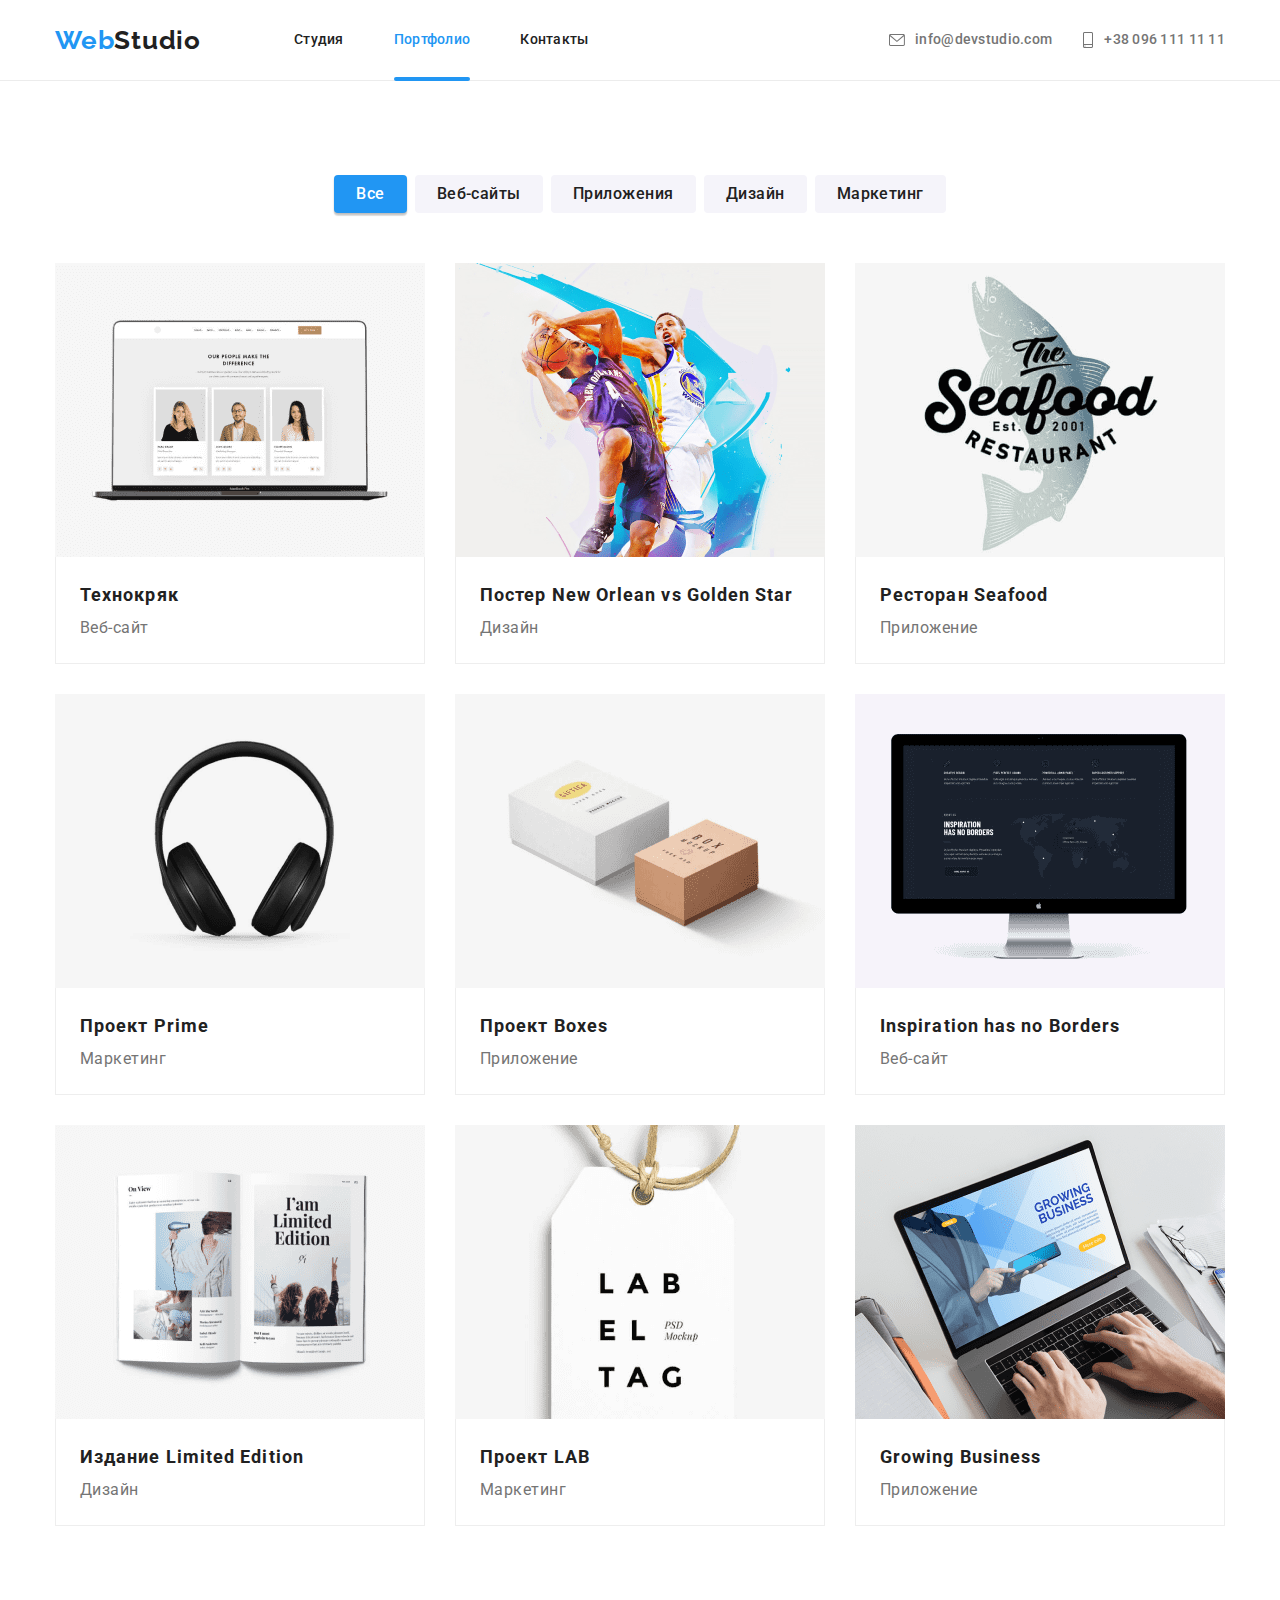
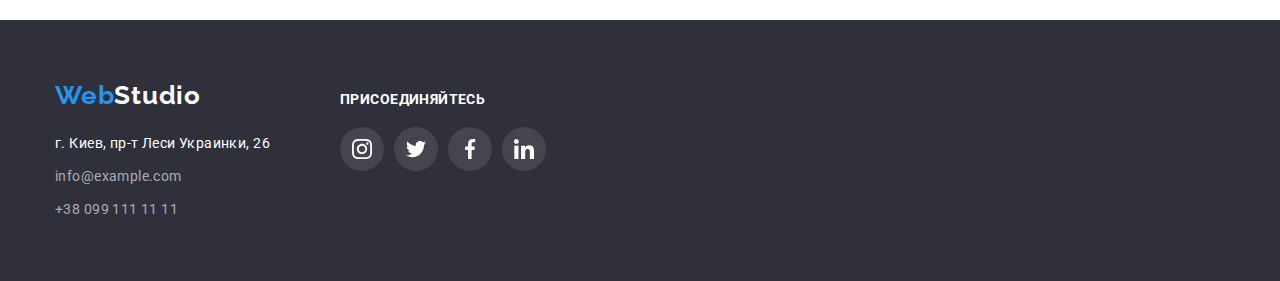
==== portfolio.html @ cda19057 "hw6 copyhw5" ====
<!DOCTYPE html>
<html lang="ru">
  <head>
    <meta charset="UTF-8" />
    <meta http-equiv="X-UA-Compatible" content="IE=edge" />
    <meta name="viewport" content="width=device-width, initial-scale=1.0" />
    <title>Портфолио</title>
    <link rel="preconnect" href="https://fonts.googleapis.com" />
    <link rel="preconnect" href="https://fonts.gstatic.com" crossorigin />
    <link
      rel="stylesheet"
      href="https://cdnjs.cloudflare.com/ajax/libs/modern-normalize/1.1.0/modern-normalize.min.css"
    />
    <link
      href="https://fonts.googleapis.com/css2?family=Raleway:wght@700&family=Roboto:wght@400;500;700;900&display=swap"
      rel="stylesheet"
    />
    <link rel="stylesheet" href="./css/styles.css" />
  </head>
  <body>
    <header class="header">
      <div class="container-header">
        <a href="./index.html" class="logo" lang="en">
          Web<span class="header-logo">Studio</span>
        </a>
        <nav class="navigation">
          <ul class="nav-list">
            <li class="nav-item">
              <a href="./index.html" class="nav-link">Студия</a>
            </li>
            <li class="nav-item">
              <a href="./portfolio.html" class="nav-link current">Портфолио</a>
            </li>
            <li class="nav-item"><a href="" class="nav-link">Контакты</a></li>
          </ul>
        </nav>
        <ul class="nav-info">
          <li class="nav-info-item">
            <a href="mailto:info@devstudio.com" class="nav-link-item">
              <svg class="icon-mail">
                <use href="./images/icon/icons.svg#icon-mail"></use>
              </svg>
              info@devstudio.com
            </a>
          </li>
          <li class="nav-info-item">
            <a href="tel:+380961111111" class="nav-link-item">
              <svg class="icon-tel">
                <use href="./images/icon/icons.svg#icon-tel"></use>
              </svg>
              +38 096 111 11 11
            </a>
          </li>
        </ul>
      </div>
    </header>

    <main>
      <section>
        <div class="container">
          <ul class="aside-list">
            <li class="aside-item">
              <button class="aside-btn current-btn">Все</button>
            </li>
            <li class="aside-item">
              <button class="aside-btn">Веб-сайты</button>
            </li>
            <li class="aside-item">
              <button class="aside-btn">Приложения</button>
            </li>
            <li class="aside-item">
              <button class="aside-btn">Дизайн</button>
            </li>
            <li class="aside-item">
              <button class="aside-btn">Маркетинг</button>
            </li>
          </ul>

          <h2 class="visually-hidden">Наши продукты</h2>
          <ul class="section-portfolio">
            <li class="section-item">
              <a href="" class="section-item-link">
                <div class="section-item-wrap">
                  <img
                    src="./images/portfolio-img/img-1-portfolio_optimized.png"
                    alt="Технокряк"
                    width="370"
                  />
                  <p class="section-item-slider">
                    Технокряк это современная площадка распространения
                    коронавируса. Компании используют эту платформу для
                    цифрового шпионажа и атак на защищённые сервера конкурентов.
                  </p>
                </div>

                <div class="section-item-info">
                  <h3 class="section-item-title">Технокряк</h3>
                  <p class="section-item-text">Веб-сайт</p>
                </div>
              </a>
            </li>
            <li class="section-item">
              <a href="" class="section-item-link">
                <div class="section-item-wrap">
                  <img
                    src="./images/portfolio-img/img-2-portfolio_optimized.png"
                    alt="Постер New Orlean vs Golden Star"
                    width="370"
                  />
                  <p class="section-item-slider">
                    Технокряк это современная площадка распространения
                    коронавируса. Компании используют эту платформу для
                    цифрового шпионажа и атак на защищённые сервера конкурентов.
                  </p>
                </div>
                <div class="section-item-info">
                  <h3 class="section-item-title">
                    Постер <span lang="en">New Orlean vs Golden Star</span>
                  </h3>
                  <p class="section-item-text">Дизайн</p>
                </div>
              </a>
            </li>
            <li class="section-item">
              <a href="" class="section-item-link">
                <div class="section-item-wrap">
                  <img
                    src="./images/portfolio-img/img-3-portfolio_optimized.png"
                    alt="Ресторан Seafood"
                    width="370"
                  />
                  <p class="section-item-slider">
                    Технокряк это современная площадка распространения
                    коронавируса. Компании используют эту платформу для
                    цифрового шпионажа и атак на защищённые сервера конкурентов.
                  </p>
                </div>
                <div class="section-item-info">
                  <h3 class="section-item-title">
                    Ресторан <span lang="en">Seafood</span>
                  </h3>
                  <p class="section-item-text">Приложение</p>
                </div>
              </a>
            </li>
            <li class="section-item">
              <a href="" class="section-item-link">
                <div class="section-item-wrap">
                  <img
                    src="./images/portfolio-img/img-4-portfolio_optimized.png"
                    alt="Проект Prime"
                    width="370"
                  />
                  <p class="section-item-slider">
                    Технокряк это современная площадка распространения
                    коронавируса. Компании используют эту платформу для
                    цифрового шпионажа и атак на защищённые сервера конкурентов.
                  </p>
                </div>
                <div class="section-item-info">
                  <h3 class="section-item-title">
                    Проект <span lang="en">Prime</span>
                  </h3>
                  <p class="section-item-text">Маркетинг</p>
                </div>
              </a>
            </li>
            <li class="section-item">
              <a href="" class="section-item-link">
                <div class="section-item-wrap">
                  <img
                    src="./images/portfolio-img/img-5-portfolio_optimized.png"
                    alt="Проект Boxes"
                    width="370"
                  />
                  <p class="section-item-slider">
                    Технокряк это современная площадка распространения
                    коронавируса. Компании используют эту платформу для
                    цифрового шпионажа и атак на защищённые сервера конкурентов.
                  </p>
                </div>
                <div class="section-item-info">
                  <h3 class="section-item-title">
                    Проект <span lang="en">Boxes</span>
                  </h3>
                  <p class="section-item-text">Приложение</p>
                </div>
              </a>
            </li>
            <li class="section-item">
              <a href="" class="section-item-link">
                <div class="section-item-wrap">
                  <img
                    src="./images/portfolio-img/img-6-portfolio_optimized.png"
                    alt="Inspiration has no Borders"
                    width="370"
                  />
                  <p class="section-item-slider">
                    Технокряк это современная площадка распространения
                    коронавируса. Компании используют эту платформу для
                    цифрового шпионажа и атак на защищённые сервера конкурентов.
                  </p>
                </div>
                <div class="section-item-info">
                  <h3 class="section-item-title">
                    <span lang="en">Inspiration has no Borders</span>
                  </h3>
                  <p class="section-item-text">Веб-сайт</p>
                </div>
              </a>
            </li>
            <li class="section-item">
              <a href="" class="section-item-link">
                <div class="section-item-wrap">
                  <img
                    src="./images/portfolio-img/img-7-portfolio_optimized.png"
                    alt="Издание Limited Edition"
                    width="370"
                  />
                  <p class="section-item-slider">
                    Технокряк это современная площадка распространения
                    коронавируса. Компании используют эту платформу для
                    цифрового шпионажа и атак на защищённые сервера конкурентов.
                  </p>
                </div>
                <div class="section-item-info">
                  <h3 class="section-item-title">
                    Издание <span lang="en">Limited Edition</span>
                  </h3>
                  <p class="section-item-text">Дизайн</p>
                </div>
              </a>
            </li>
            <li class="section-item">
              <a href="" class="section-item-link">
                <div class="section-item-wrap">
                  <img
                    src="./images/portfolio-img/img-8-portfolio_optimized.png"
                    alt="Проект LAB"
                    width="370"
                  />
                  <p class="section-item-slider">
                    Технокряк это современная площадка распространения
                    коронавируса. Компании используют эту платформу для
                    цифрового шпионажа и атак на защищённые сервера конкурентов.
                  </p>
                </div>
                <div class="section-item-info">
                  <h3 class="section-item-title">
                    Проект <span lang="en">LAB</span>
                  </h3>
                  <p class="section-item-text">Маркетинг</p>
                </div>
              </a>
            </li>
            <li class="section-item">
              <a href="" class="section-item-link">
                <div class="section-item-wrap">
                  <img
                    src="./images/portfolio-img/img-9-portfolio_optimized.png"
                    alt="Growing Business"
                    width="370"
                  />
                  <p class="section-item-slider">
                    Технокряк это современная площадка распространения
                    коронавируса. Компании используют эту платформу для
                    цифрового шпионажа и атак на защищённые сервера конкурентов.
                  </p>
                </div>
                <div class="section-item-info">
                  <h3 class="section-item-title">
                    <span lang="en">Growing Business</span>
                  </h3>
                  <p class="section-item-text">Приложение</p>
                </div>
              </a>
            </li>
          </ul>
        </div>
      </section>
    </main>

    <footer class="footer">
      <div class="container flex">
        <div>
          <a href="./index.html" class="logo-footer">
            Web<span class="header-logo-footer">Studio</span>
          </a>
          <address class="address">
            <ul class="address-info">
              <li class="address-item">
                <a
                  href="https://goo.gl/maps/fcGV4ru9rpf95qTU7"
                  target="_blank"
                  rel="noreferrer noopener nofollow"
                  class="address-map"
                  >г. Киев, пр-т Леси Украинки, 26</a
                >
              </li>

              <li class="address-item">
                <a href="mailto:info@example.com" class="address-mail"
                  >info@example.com</a
                >
              </li>
              <li class="address-item">
                <a href="tel:+380991111111" class="address-tel"
                  >+38 099 111 11 11</a
                >
              </li>
            </ul>
          </address>
        </div>
        <div class="footer-socials">
          <h3 class="footer-social-title">присоединяйтесь</h3>
          <ul class="socials-list">
            <li class="socials-item">
              <a href="" class="socials-link"
                ><svg class="socials-icon">
                  <use href="./images/icon/icons.svg#icon-instagram-1"></use>
                </svg>
              </a>
            </li>
            <li class="socials-item">
              <a href="" class="socials-link"
                ><svg class="socials-icon">
                  <use href="./images/icon/icons.svg#icon-twitter-1"></use>
                </svg>
              </a>
            </li>
            <li class="socials-item">
              <a href="" class="socials-link"
                ><svg class="socials-icon">
                  <use href="./images/icon/icons.svg#icon-facebook-1"></use>
                </svg>
              </a>
            </li>
            <li class="socials-item">
              <a href="" class="socials-link"
                ><svg class="socials-icon">
                  <use href="./images/icon/icons.svg#icon-linkedin-1"></use>
                </svg>
              </a>
            </li>
          </ul>
        </div>
      </div>
    </footer>
  </body>
</html>
---- css/styles.css ----
:root {
  --brend-color: #2196f3;
  --header-text-color: #212121;
  --text-color: #757575;
  --title-text-color: #212121;
}

p,
h1,
h2,
h3,
h4,
h5,
h6 {
  margin: 0;
}
ul,
ol {
  margin: 0;
  padding: 0;
  list-style: none;
}
body {
  font-family: Roboto, sans-serif;
  color: var(--header-text-color);
}
a {
  text-decoration: none;
}
img {
  display: block;
  max-width: 100%;
}
button {
  border: 0;
}
section {
  padding: 94px 0 94px 0;
}
.overlay {
  position: fixed;
  top: 0;
  left: 0;
  width: 100vw;
  height: 100vh;
  background: rgba(0, 0, 0, 0.2);
  transition: visibility 250ms cubic-bezier(0.4, 0, 0.2, 1),
    opacity 250ms cubic-bezier(0.4, 0, 0.2, 1);
}
.modal {
  width: 528px;
  min-height: 581px;

  position: absolute;
  top: 50%;
  left: 50%;
  transform: translate(-50%, -50%);
  z-index: 999;
  background-color: #ffffff;
  box-shadow: 0px 1px 3px rgba(0, 0, 0, 0.12), 0px 1px 1px rgba(0, 0, 0, 0.14),
    0px 2px 1px rgba(0, 0, 0, 0.2);
  border-radius: 4px;
  transition: visibility 250ms cubic-bezier(0.4, 0, 0.2, 1),
    opacity 250ms cubic-bezier(0.4, 0, 0.2, 1);
}
.modal-link-exit {
  position: absolute;
  width: 30px;
  height: 30px;
  border: 1px solid rgba(0, 0, 0, 0.1);
  border-radius: 50%;
  background-color: transparent;
  top: 8px;
  right: 8px;
  padding: 0;
  margin: 0;
}
.modal-exit {
  width: 11px;
  height: 11px;
}

.is-hidden {
  opacity: 0;
  pointer-events: none;
  visibility: hidden;
}
.flex {
  display: flex;
  align-items: baseline;
}

.container {
  width: 1200px;
  padding: 0px 15px 0px 15px;
  margin: 0 auto 0 auto;
}

/* -------HEADER------- */
.header {
  font-weight: 500;
  font-size: 14px;
  line-height: 1.14;
  letter-spacing: 0.02em;
  border-bottom: 1px solid #ececec;

  position: relative;
}
.container-header {
  width: 1200px;
  padding: 0 15px 0 15px;
  margin: 0 auto;
  display: flex;
  align-items: center;
}
.logo {
  color: var(--brend-color);
  font-family: Raleway, sans-serif;
  font-weight: 700;
  font-size: 26px;
  line-height: 1.19;
  letter-spacing: 0.03em;
  margin-right: 93px;
}
.header-logo {
  color: var(--title-text-color);
}
.header-logo-footer {
  color: #fff;
}
.navigation {
  display: flex;
  align-items: center;
}
.nav-list {
  display: flex;
}
.nav-item {
  margin-right: 50px;
  padding: 32px 0 32px 0;
  position: relative;
}
.nav-item:nth-last-child(1) {
  margin-right: 0px;
}
.nav-link {
  color: var(--header-text-color);
  transition: color 250ms cubic-bezier(0.4, 0, 0.2, 1);
}
.current,
.nav-link:hover,
.nav-link:focus,
.nav-link-item:hover,
.nav-link-item:focus {
  color: var(--brend-color);
}
.current::after {
  position: absolute;
  bottom: -1px;
  left: 0;
  width: 100%;
  height: 4px;
  content: "";
  border-radius: 2px;
  background-color: var(--brend-color);
}
.nav-info {
  display: flex;
  margin-left: auto;
}
.nav-info-item {
  margin-right: 30px;
}
.nav-info-item:nth-last-child(1) {
  margin-right: 0px;
}
.nav-link-item {
  color: var(--text-color);
  display: flex;
  transition: color 250ms cubic-bezier(0.4, 0, 0.2, 1);
}
.icon-mail {
  width: 16px;
  height: 12px;
  margin-top: auto;
  margin-bottom: auto;
  margin-right: 10px;
  fill: var(--text-color);
  transition: fill 250ms cubic-bezier(0.4, 0, 0.2, 1);
}
.icon-tel {
  width: 12px;
  height: 16px;
  margin-top: auto;
  margin-bottom: auto;
  margin-right: 10px;
  fill: var(--text-color);
  transition: fill 250ms cubic-bezier(0.4, 0, 0.2, 1);
}
.nav-link-item:hover .icon-mail {
  fill: var(--brend-color);
}
.nav-link-item:hover .icon-tel {
  fill: var(--brend-color);
}
.nav-link-item:focus .icon-mail {
  fill: var(--brend-color);
}
.nav-link-item:focus .icon-tel {
  fill: var(--brend-color);
}

/* -------MAIN-INDEX------- */
.hero {
  background: #2f303a;
  text-align: center;
  padding-top: 200px;
  padding-bottom: 200px;
  background-image: linear-gradient(
      rgba(47, 48, 58, 0.4),
      rgba(47, 48, 58, 0.4)
    ),
    url(../images/index-img/hero-img.jpg);
  background-repeat: no-repeat;
  background-position: center;
  background-size: cover;
  max-width: 1600px;
  margin: auto;
}
.hero-title {
  color: #fff;
  font-weight: 900;
  font-size: 44px;
  line-height: calc(60 / 44);
  width: 696px;
  margin: auto;
  letter-spacing: 0.06em;
  text-transform: uppercase;
}
.hero-btn {
  background-color: var(--brend-color);
  color: #fff;
  font-family: inherit;
  font-weight: 700;
  font-size: 16px;
  line-height: calc(30 / 16);
  letter-spacing: 0.06em;
  cursor: pointer;
  box-shadow: 0px 4px 4px rgba(0, 0, 0, 0.15);
  border-radius: 4px;

  padding: 10px 32px 10px 32px;
  min-width: 200px;
  margin-top: 30px;
  transition: background-color 250ms cubic-bezier(0.4, 0, 0.2, 1),
    color 250ms cubic-bezier(0.4, 0, 0.2, 1);
}
.hero-btn:hover {
  background-color: #fff;
  color: var(--brend-color);
}
/* -------ABOUT-INDEX------- */
.about {
}
.visually-hidden {
  position: absolute;
  white-space: nowrap;
  width: 1px;
  height: 1px;
  overflow: hidden;
  border: 0;
  padding: 0;
  clip: rect(0 0 0 0);
  clip-path: inset(50%);
  margin: -1px;
}

.about-list {
  display: flex;
  flex-wrap: wrap;
}
.about-item {
  width: 270px;
  margin-right: 30px;
}
.about-item:nth-child(4n) {
  margin-right: 0;
}
.about-item:nth-child(5n) {
  margin-right: 30px;
  margin-top: 30px;
}
.about-box-svg {
  background-color: #f5f4fa;

  border-radius: 4px;

  height: 120px;
  display: flex;
  justify-content: center;
  align-items: center;
}
.about-svg {
  width: 70px;
  height: 70px;
}
.about-item-title {
  font-weight: 700;
  font-size: 14px;
  line-height: calc(16 / 14);
  letter-spacing: 0.03em;
  text-transform: uppercase;
  color: var(--title-text-color);
  margin-top: 30px;
}
.about-text {
  font-weight: 400;
  font-size: 14px;
  line-height: calc(24 / 14);
  letter-spacing: 0.03em;
  color: var(--text-color);
  margin-top: 10px;
}
.about-after {
  padding-top: 0;
}
/* -------ABOUT-AFTER-INDEX------- */
.about-after-title {
  font-weight: 700;
  font-size: 36px;
  line-height: calc(42 / 36);
  text-align: center;
  letter-spacing: 0.03em;
  margin-bottom: 50px;
}
.about-after-list {
  display: flex;
  flex-wrap: wrap;
}
.about-after-item {
  position: relative;
  margin-right: 30px;
}
.about-after-item:nth-child(3n) {
  margin-right: 0;
}
.about-after-item:nth-child(4n) {
  margin-right: 30px;
  margin-top: 30px;
}

.about-after-item-text {
  position: absolute;
  width: 100%;
  height: 70px;
  background-color: rgba(47, 48, 58, 0.8);
  bottom: 0;
  left: 0;
  margin: 0;
  padding-top: 27px;
  padding-bottom: 27px;
  color: #fff;
  font-weight: 700;
  font-size: 14px;
  line-height: calc(16 / 14);
  text-align: center;
  letter-spacing: 0.03em;
  text-transform: uppercase;
}

/* -------TEAM-INDEX------- */
.team {
  background-color: #f5f4fa;
  padding-top: 94px;
}

.team-title {
  font-weight: 700;
  font-size: 36px;
  line-height: calc(42 / 36);
  text-align: center;
  letter-spacing: 0.03em;
  color: var(--title-text-color);
  margin-bottom: 50px;
}
.team-list {
  display: flex;
  flex-wrap: wrap;
}
.team-item {
  margin-right: 30px;
  width: 270px;
  box-shadow: 0px 1px 3px rgba(0, 0, 0, 0.12), 0px 1px 1px rgba(0, 0, 0, 0.14),
    0px 2px 1px rgba(0, 0, 0, 0.2);
  border-radius: 0px 0px 4px 4px;
  background-color: #fff;
}
.team-item:nth-child(4n) {
  margin-right: 0;
}
.team-item:nth-child(5n) {
  margin-right: 30px;
  margin-top: 30px;
}
.team-img {
}
.team-info {
  padding: 30px 0 30px 0;
}
.team-name {
  font-weight: 500;
  font-size: 16px;
  line-height: calc(19 / 16);
  text-align: center;
  letter-spacing: 0.03em;
  color: var(--title-text-color);
  margin-bottom: 10px;
}
.team-job {
  margin-bottom: 16px;
  font-weight: 400;
  font-size: 16px;
  line-height: calc(19 / 16);
  text-align: center;
  letter-spacing: 0.03em;
  color: var(--text-color);
}
.team-socials-list {
  display: flex;
  justify-content: center;
}
.team-socials-item {
  margin-right: 10px;
}
.team-socials-item:nth-last-child(1) {
  margin-right: 0;
}
.team-socials-link {
  width: 44px;
  height: 44px;

  display: flex;
  align-items: center;
  justify-content: center;
  border-radius: 50%;
  transition: background-color 250ms cubic-bezier(0.4, 0, 0.2, 1);
}
.team-socials-icon {
  width: 20px;
  height: 20px;
  fill: #afb1b8;
  transition: fill 250ms cubic-bezier(0.4, 0, 0.2, 1);
}
.team-socials-link:hover,
.team-socials-link:focus {
  background-color: var(--brend-color);
}
.team-socials-link:hover .team-socials-icon {
  fill: #fff;
}
.team-socials-link:focus .team-socials-icon {
  fill: #fff;
}
/* -------customers------- */
.customers-title {
  font-weight: 700;
  font-size: 36px;
  line-height: calc(42 / 36);
  text-align: center;
  letter-spacing: 0.03em;
  color: var(--title-text-color);
  margin-bottom: 50px;
}
.customers-container-link {
  width: 170px;
  height: 92px;

  border-radius: 4px;
  border: 1px solid #afb1b8;
  display: flex;
  flex-wrap: nowrap;
  justify-content: center;
  align-items: center;
  transition: border 250ms cubic-bezier(0.4, 0, 0.2, 1);
}
.customers-containers {
  display: flex;
}
.customers-container {
  margin-right: 30px;
}
.customers-container-link:hover,
.customers-container-link:focus {
  border: 1px solid var(--brend-color);
}
.customers-container-link:hover .customers-container-icon {
  fill: var(--brend-color);
}
.customers-container-link:focus .customers-container-icon {
  fill: var(--brend-color);
}

.customers-container:nth-last-child(1) {
  margin-right: 0;
}
.customers-container-icon {
  width: 106px;
  height: 60px;
  fill: #afb1b8;
  transition: fill 250ms cubic-bezier(0.4, 0, 0.2, 1);
}

/* -------FOOTER--
----- */
.footer {
  background-color: #2f303a;
  padding: 60px 15px 60px 15px;
}
.logo-footer {
  color: var(--brend-color);
  font-family: Raleway, sans-serif;
  font-weight: 700;
  font-size: 26px;
  line-height: 1.19;
  letter-spacing: 0.03em;
}
.address {
  margin-top: 20px;
}
.address-info {
  font-style: normal;
}
.address-item {
  margin-bottom: 9px;
}
.address-item:nth-last-child(1) {
  margin-bottom: 0px;
}
.address-map {
  font-weight: normal;
  font-size: 14px;
  line-height: calc(24 / 14);
  letter-spacing: 0.03em;
  color: #fff;
}
.address-mail,
.address-tel {
  font-weight: normal;
  font-size: 14px;
  line-height: 24px;
  /* or 171% */
  letter-spacing: 0.03em;
  color: rgba(255, 255, 255, 0.6);
}
.footer-socials {
  margin-left: 70px;
}
.footer-social-title {
  text-transform: uppercase;
  font-weight: 700;
  font-size: 14px;
  line-height: calc(16 / 14);
  letter-spacing: 0.03em;
  text-transform: uppercase;

  color: #ffffff;
  margin-bottom: 20px;
}
.socials-list {
  display: flex;
}
.socials-item {
  margin-right: 10px;
}
.socials-link {
  width: 44px;
  height: 44px;

  display: flex;
  align-items: center;
  justify-content: center;
  border-radius: 50%;

  background: rgba(255, 255, 255, 0.1);
  transition: background-color 250ms cubic-bezier(0.4, 0, 0.2, 1);
}
.socials-item:nth-last-child(1) {
  margin-right: 0;
}
.socials-icon {
  width: 20px;
  height: 20px;
  fill: #fff;
  transition: fill 250ms cubic-bezier(0.4, 0, 0.2, 1);
}
.socials-link:hover {
  background-color: var(--brend-color);
}
.socials-link:focus {
  background-color: var(--brend-color);
}
.socials-link:hover .team-socials-icon {
  fill: #fff;
}
.socials-link:focus .team-socials-icon {
  fill: #fff;
}
/* -------ASIDE-PORTFOLIO------- */
.aside {
  margin-top: 94px;
}
.aside-list {
  display: flex;
  flex-wrap: nowrap;
  justify-content: center;
}
.aside-item {
  margin-right: 8px;
}
.aside-item:nth-last-child(1) {
  margin-right: 0px;
}
.aside-btn {
  font-family: inherit;
  cursor: pointer;
  padding: 6px 22px 6px 22px;
  font-weight: 500;
  font-size: 16px;
  line-height: calc(26 / 16);
  text-align: center;
  letter-spacing: 0.03em;
  color: var(--title-text-color);
  background-color: #f5f4fa;
  transition: background-color 250ms cubic-bezier(0.4, 0, 0.2, 1),
    color 250ms cubic-bezier(0.4, 0, 0.2, 1),
    box-shadow 250ms cubic-bezier(0.4, 0, 0.2, 1);
  border-radius: 4px;
}
.current-btn,
.aside-btn:hover,
.aside-btn:focus {
  background-color: var(--brend-color);
  color: #fff;
  box-shadow: 0px 3px 1px rgba(0, 0, 0, 0.1), 0px 1px 2px rgba(0, 0, 0, 0.08),
    0px 2px 2px rgba(0, 0, 0, 0.12);
}
/* -------MAIN-PORTFOLIO------- */

.section-portfolio {
  display: flex;
  flex-wrap: wrap;
  padding-top: 50px;
}
.section-item {
  width: 370px;
  margin-right: 30px;

  margin-bottom: 30px;
}
.section-item-link {
  display: block;
  transition: box-shadow 250ms cubic-bezier(0.4, 0, 0.2, 1);
}
.section-item-link:hover {
  box-shadow: 0px 1px 1px rgba(0, 0, 0, 0.12), 0px 4px 4px rgba(0, 0, 0, 0.06),
    1px 4px 6px rgba(0, 0, 0, 0.16);
}
.section-item-link:focus {
  box-shadow: 0px 1px 1px rgba(0, 0, 0, 0.12), 0px 4px 4px rgba(0, 0, 0, 0.06),
    1px 4px 6px rgba(0, 0, 0, 0.16);
}

.section-item-wrap {
  position: relative;
  overflow: hidden;
}
.section-item-slider {
  position: absolute;
  top: 0;
  left: 0;
  padding: 63px 24px 63px 24px;
  background: rgba(33, 150, 243, 0.9);
  height: 100%;
  width: 100%;
  color: #fff;
  transform: translateY(100%);
  transition: transform 250ms cubic-bezier(0.4, 0, 0.2, 1);
  font-weight: 400;
  font-size: 18px;
  line-height: calc(28 / 18);
  letter-spacing: 0.03em;
}
.section-item-link:hover .section-item-slider {
  transform: translateY(0);
}
.section-item-link:focus .section-item-slider {
  transform: translateY(0);
}
.section-item:nth-child(3n) {
  margin-right: 0px;
}
.section-item:nth-last-child(-n + 3) {
  margin-bottom: 0px;
}
.section-item-info {
  padding: 20px 24px 20px 24px;
  border-right: 1px solid #eeeeee;
  border-left: 1px solid #eeeeee;
  border-bottom: 1px solid #eeeeee;
}

.section-item-title {
  font-weight: 700;

  font-size: 18px;
  line-height: calc(36 / 18);
  letter-spacing: 0.06em;
  color: var(--title-text-color);
}
.section-item-text {
  font-weight: 400;
  font-size: 16px;

  line-height: calc(30 / 16);
  letter-spacing: 0.03em;
  color: var(--text-color);
}
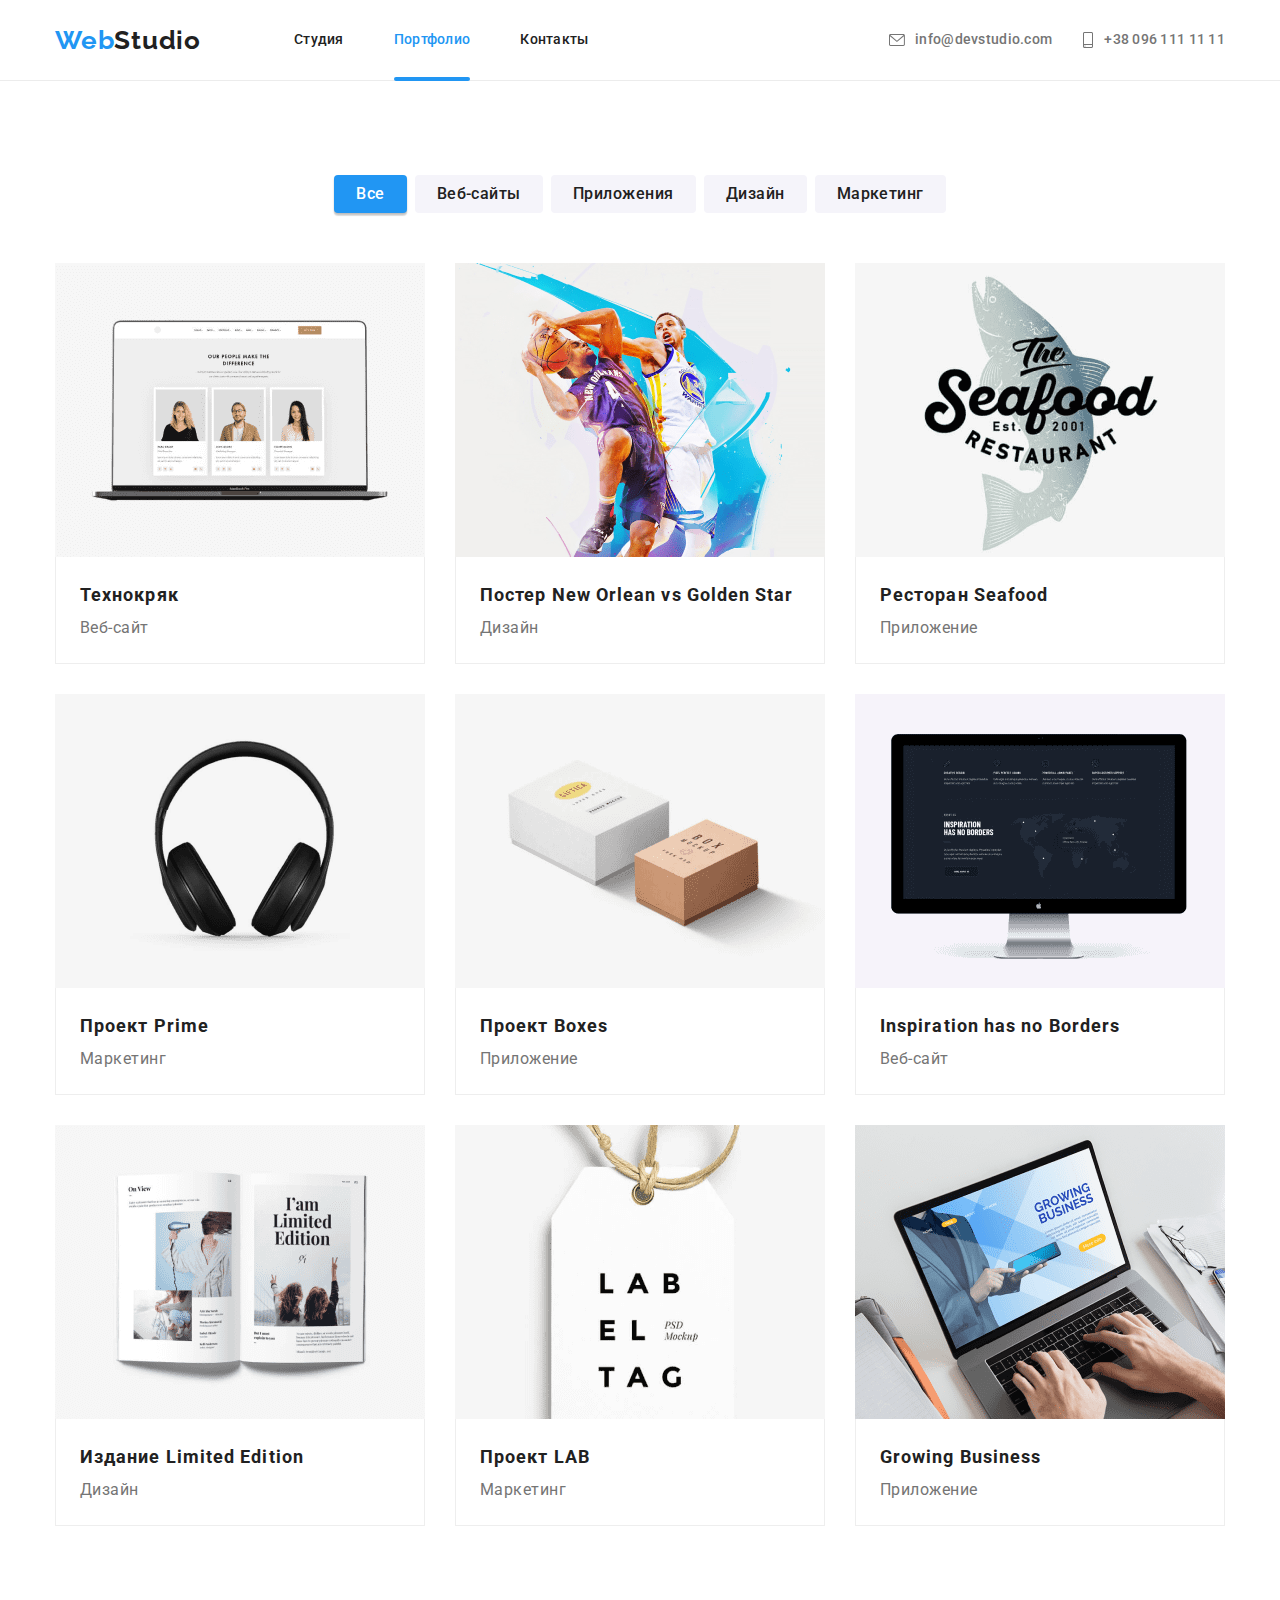
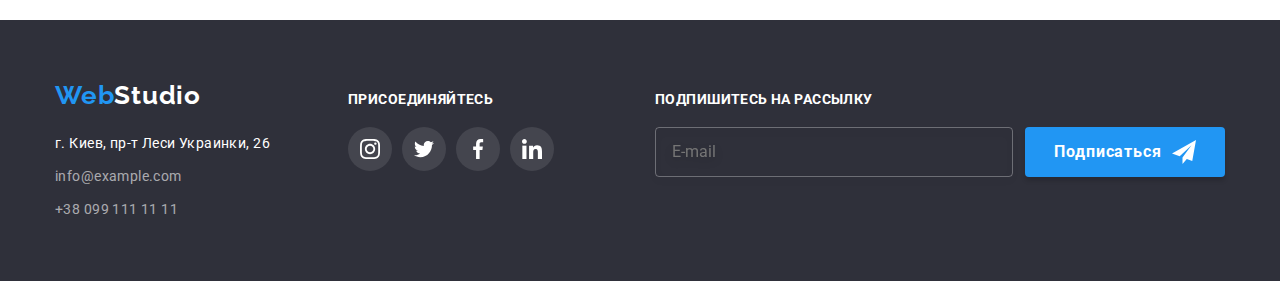
==== commit 4fbae0e9: "hw6 beta1" ====
--- a/portfolio.html
+++ b/portfolio.html
@@ -344,6 +344,27 @@
             </li>
           </ul>
         </div>
+        <div class="spam">
+          <form>
+            <div class="spam-wrapper">
+              <h3 class="footer-social-title">Подпишитесь на рассылку</h3>
+
+              <input
+                type="email"
+                class="spam-input"
+                name="user-email-for-spam"
+                id="spam-input"
+                placeholder="E-mail"
+              />
+            </div>
+            <button type="submit" class="send-email-btn">
+              Подписаться
+              <svg class="icon-send">
+                <use href="./images/icon/icons.svg#icon-send"></use>
+              </svg>
+            </button>
+          </form>
+        </div>
       </div>
     </footer>
   </body>
--- a/css/styles.css
+++ b/css/styles.css
@@ -47,38 +47,6 @@
   transition: visibility 250ms cubic-bezier(0.4, 0, 0.2, 1),
     opacity 250ms cubic-bezier(0.4, 0, 0.2, 1);
 }
-.modal {
-  width: 528px;
-  min-height: 581px;
-
-  position: absolute;
-  top: 50%;
-  left: 50%;
-  transform: translate(-50%, -50%);
-  z-index: 999;
-  background-color: #ffffff;
-  box-shadow: 0px 1px 3px rgba(0, 0, 0, 0.12), 0px 1px 1px rgba(0, 0, 0, 0.14),
-    0px 2px 1px rgba(0, 0, 0, 0.2);
-  border-radius: 4px;
-  transition: visibility 250ms cubic-bezier(0.4, 0, 0.2, 1),
-    opacity 250ms cubic-bezier(0.4, 0, 0.2, 1);
-}
-.modal-link-exit {
-  position: absolute;
-  width: 30px;
-  height: 30px;
-  border: 1px solid rgba(0, 0, 0, 0.1);
-  border-radius: 50%;
-  background-color: transparent;
-  top: 8px;
-  right: 8px;
-  padding: 0;
-  margin: 0;
-}
-.modal-exit {
-  width: 11px;
-  height: 11px;
-}
 
 .is-hidden {
   opacity: 0;
@@ -88,6 +56,7 @@
 .flex {
   display: flex;
   align-items: baseline;
+  justify-content: space-between;
 }
 
 .container {
@@ -605,6 +574,61 @@
 .socials-link:focus .team-socials-icon {
   fill: #fff;
 }
+.spam {
+  margin-left: 93px;
+}
+.spam form {
+  display: flex;
+  align-items: flex-end;
+}
+.spam-wrapper {
+  margin-right: 12px;
+}
+
+.spam-input {
+  min-width: 358px;
+  height: 50px;
+  padding-left: 16px;
+  transition: border 250ms cubic-bezier(0.4, 0, 0.2, 1);
+  background-color: transparent;
+  border: 1px solid rgba(255, 255, 255, 0.3);
+  filter: drop-shadow(0px 4px 4px rgba(0, 0, 0, 0.15));
+  border-radius: 4px;
+  color: #fff;
+  outline: 0;
+}
+
+.send-email-btn {
+  background: #2196f3;
+  box-shadow: 0px 4px 4px rgba(0, 0, 0, 0.15);
+  padding: 0;
+  margin: 0;
+  border-radius: 4px;
+  min-width: 200px;
+  height: 50px;
+
+  font-weight: 700;
+  font-size: 16px;
+  line-height: calc(30 / 16);
+  justify-content: center;
+  text-align: center;
+  letter-spacing: 0.06em;
+  display: flex;
+  align-items: center;
+  color: #ffffff;
+  transition: background-color 250ms cubic-bezier(0.4, 0, 0.2, 1),
+    color 250ms cubic-bezier(0.4, 0, 0.2, 1);
+}
+.send-email-btn:hover {
+  background-color: #1e5380;
+}
+.icon-send {
+  fill: #fff;
+  width: 24px;
+  height: 24px;
+  margin-left: 10px;
+}
+
 /* -------ASIDE-PORTFOLIO------- */
 .aside {
   margin-top: 94px;
@@ -725,3 +749,180 @@
   letter-spacing: 0.03em;
   color: var(--text-color);
 }
+/* -------MODAL------- */
+.modal {
+  width: 528px;
+  min-height: 581px;
+
+  position: absolute;
+  top: 50%;
+  left: 50%;
+  padding: 40px;
+  transform: translate(-50%, -50%);
+  z-index: 999;
+  background-color: #ffffff;
+  box-shadow: 0px 1px 3px rgba(0, 0, 0, 0.12), 0px 1px 1px rgba(0, 0, 0, 0.14),
+    0px 2px 1px rgba(0, 0, 0, 0.2);
+  border-radius: 4px;
+  transition: visibility 250ms cubic-bezier(0.4, 0, 0.2, 1),
+    opacity 250ms cubic-bezier(0.4, 0, 0.2, 1);
+}
+.modal-link-exit {
+  position: absolute;
+  width: 30px;
+  height: 30px;
+  border: 1px solid rgba(0, 0, 0, 0.1);
+  border-radius: 50%;
+  background-color: transparent;
+  top: 8px;
+  right: 8px;
+  padding: 0;
+  margin: 0;
+}
+.modal-exit {
+  width: 11px;
+  height: 11px;
+}
+.modal-link-exit:hover,
+.modal-link-exit:focus {
+  fill: var(--brend-color);
+  cursor: pointer;
+}
+.modal-title {
+  font-weight: 700;
+  font-size: 20px;
+  line-height: calc(23 / 20);
+  text-align: center;
+  letter-spacing: 0.03em;
+  margin-bottom: 12px;
+  color: var(--title-text-color);
+}
+.modal-form {
+}
+.form-field {
+  margin-bottom: 10px;
+  display: flex;
+  flex-direction: column;
+}
+
+.modal-input {
+  width: 100%;
+  height: 40px;
+  border: 1px solid rgba(33, 33, 33, 0.2);
+  padding-left: 42px;
+  border-radius: 4px;
+  transition: border 250ms cubic-bezier(0.4, 0, 0.2, 1);
+}
+.modal-input:focus,
+.modal-text:focus {
+  border: 1px solid var(--brend-color);
+  border-radius: 4px;
+  outline: 0;
+}
+.modal-input:focus + .modal-icons {
+  fill: var(--brend-color);
+}
+
+.icon-wrap {
+  position: relative;
+  display: block;
+}
+.modal-icons {
+  position: absolute;
+  width: 18px;
+  height: 18px;
+  left: 12px;
+  bottom: 50%;
+  transform: translateY(50%);
+  transition: fill 250ms cubic-bezier(0.4, 0, 0.2, 1);
+}
+.modal-label {
+  display: block;
+  font-weight: 400;
+  font-size: 12px;
+  line-height: calc(14 / 12);
+  letter-spacing: 0.01em;
+  color: var(--header-text-color);
+  margin-bottom: 4px;
+}
+.modal-text {
+  width: 100%;
+  height: 120px;
+  padding: 12px 16px 12px 16px;
+  resize: none;
+  border: 1px solid rgba(33, 33, 33, 0.2);
+  transition: border 250ms cubic-bezier(0.4, 0, 0.2, 1);
+  border-radius: 4px;
+}
+.checkbox-field {
+  margin-top: 20px;
+}
+.modal-checkbox {
+}
+.modal-check-icon {
+  width: 16px;
+  height: 15px;
+  fill: transparent;
+}
+.modal-label-checkbox {
+  font-style: normal;
+  font-weight: normal;
+  font-size: 14px;
+  line-height: calc(24 / 14);
+
+  letter-spacing: 0.03em;
+  color: var(--header-text-color);
+  align-items: center;
+  display: flex;
+  justify-content: center;
+}
+.modal-label-checkbox span {
+  width: 16px;
+  height: 15px;
+  border: 2px solid var(--header-text-color);
+  border-radius: 2px;
+  margin-right: 5px;
+  display: flex;
+  align-items: center;
+  justify-content: center;
+  transition: background-color 250ms cubic-bezier(0.4, 0, 0.2, 1),
+    fill 250ms cubic-bezier(0.4, 0, 0.2, 1),
+    border 250ms cubic-bezier(0.4, 0, 0.2, 1);
+}
+.modal-checkbox:checked + .modal-label-checkbox span {
+  background-color: var(--brend-color);
+  border: none;
+}
+.modal-checkbox:checked + .modal-label-checkbox svg {
+  fill: #fff;
+}
+/* --- */
+.center {
+  text-align: center;
+}
+/* --- */
+.submit-text {
+  text-decoration: underline;
+  color: var(--brend-color);
+}
+.modal-btn {
+  background-color: var(--brend-color);
+  color: #fff;
+  font-family: inherit;
+  font-weight: 700;
+  font-size: 16px;
+  line-height: calc(30 / 16);
+  letter-spacing: 0.06em;
+  cursor: pointer;
+  box-shadow: 0px 4px 4px rgba(0, 0, 0, 0.15);
+  border-radius: 4px;
+  margin-top: 30px;
+  padding: 10px 32px 10px 32px;
+  min-width: 200px;
+
+  transition: background-color 250ms cubic-bezier(0.4, 0, 0.2, 1),
+    color 250ms cubic-bezier(0.4, 0, 0.2, 1);
+}
+.modal-btn:hover {
+  background-color: #1e5380;
+}
